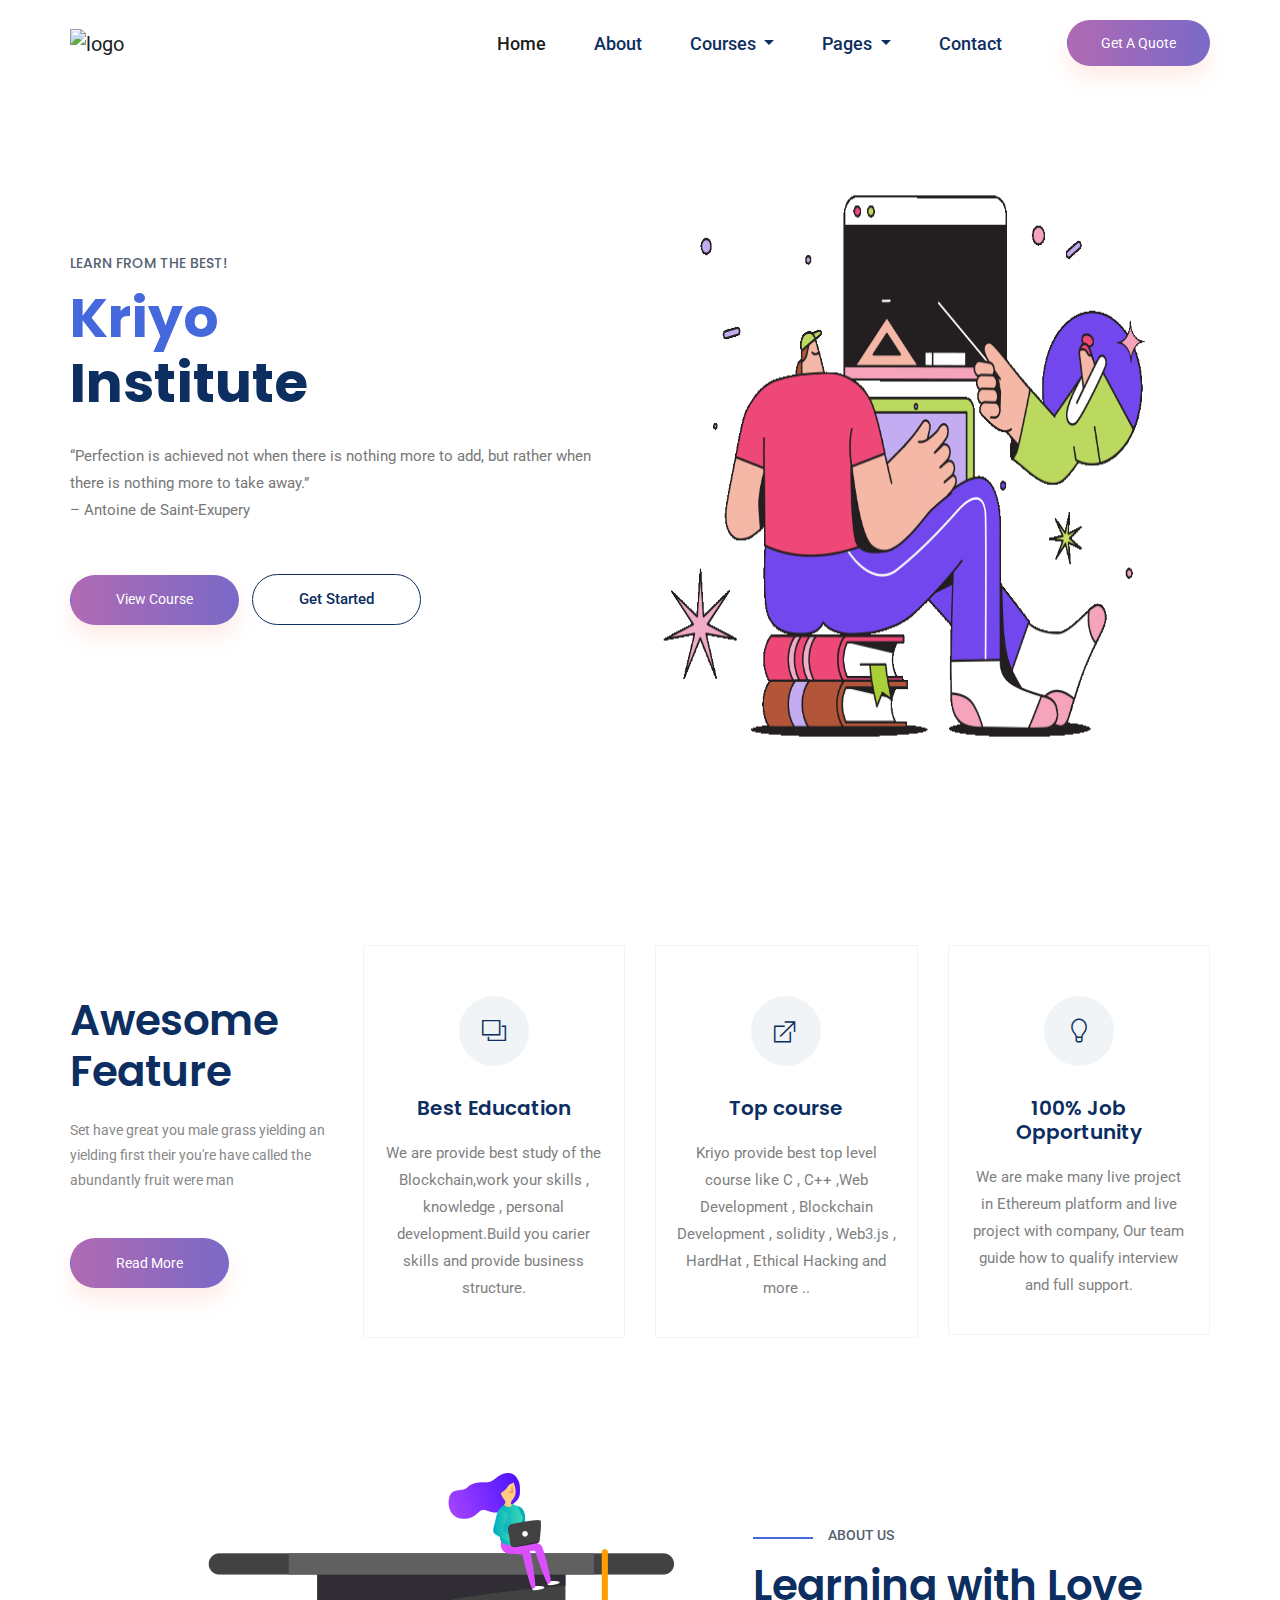
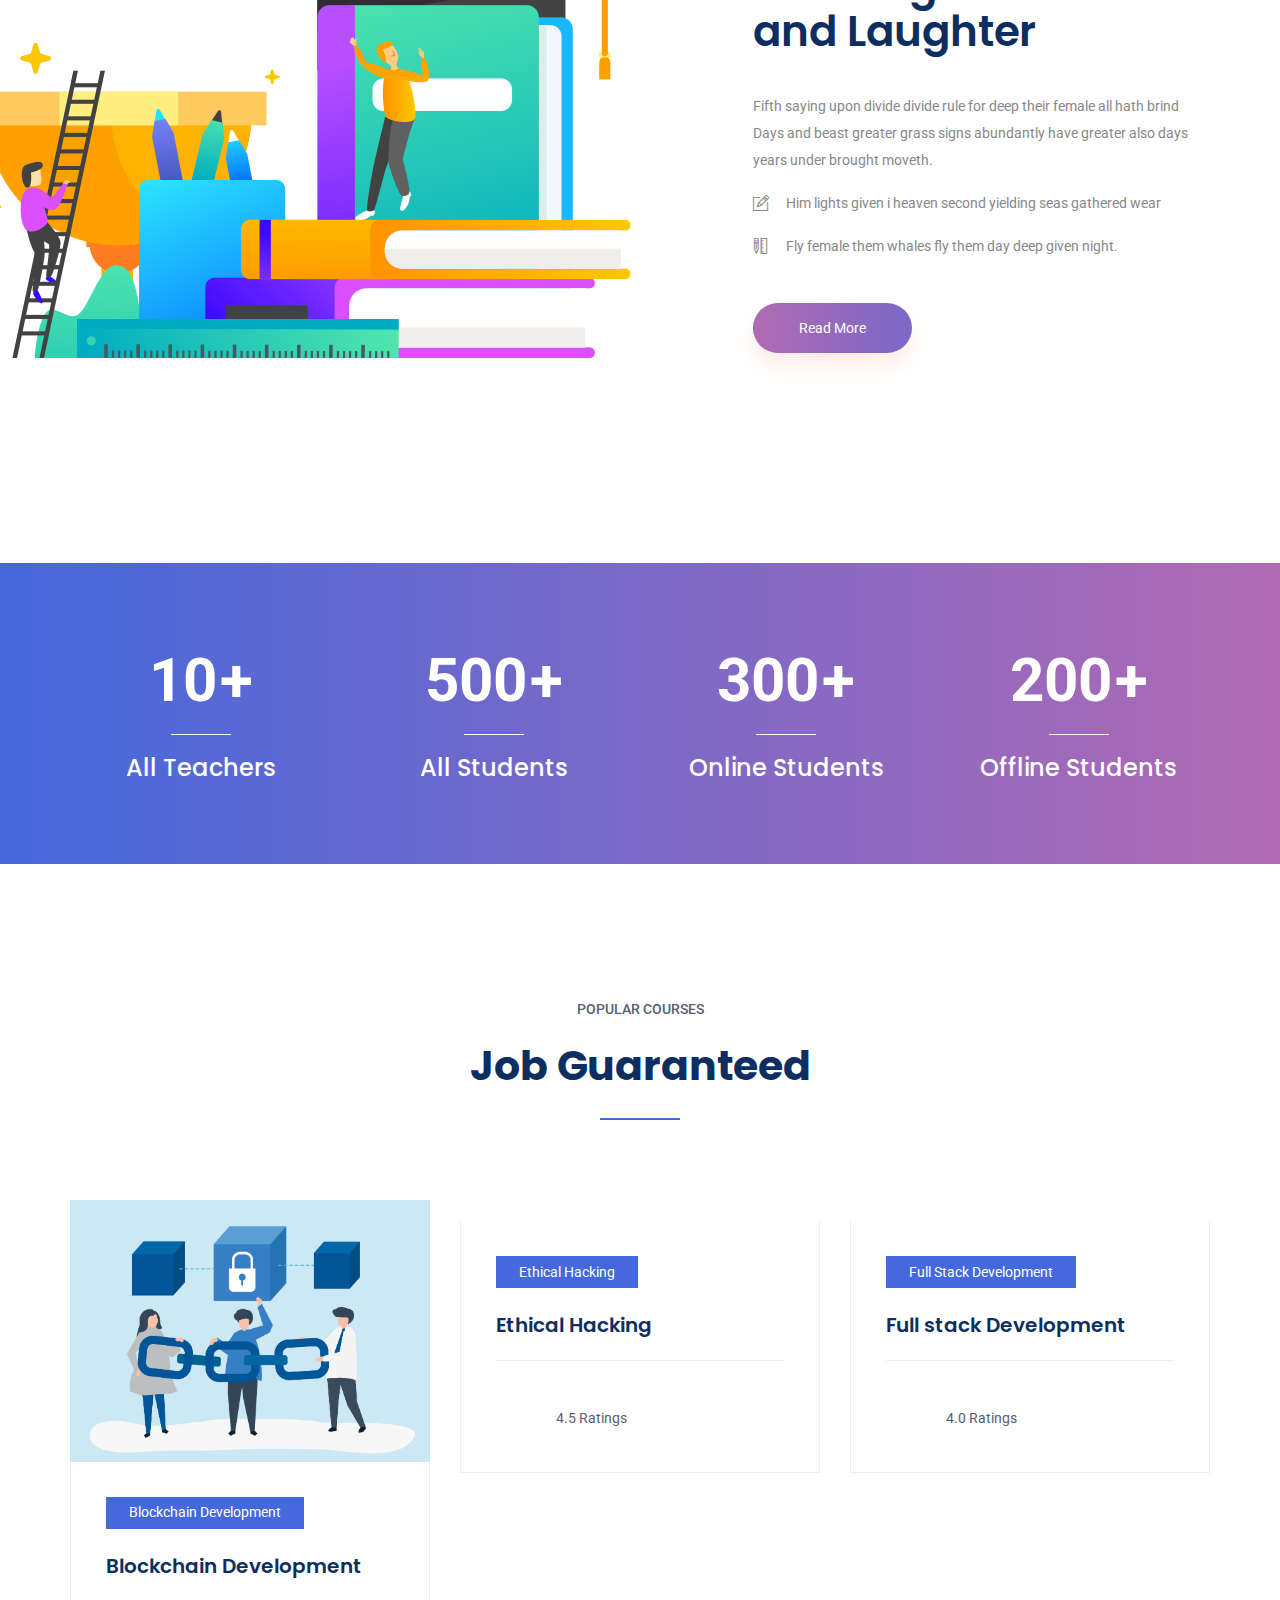
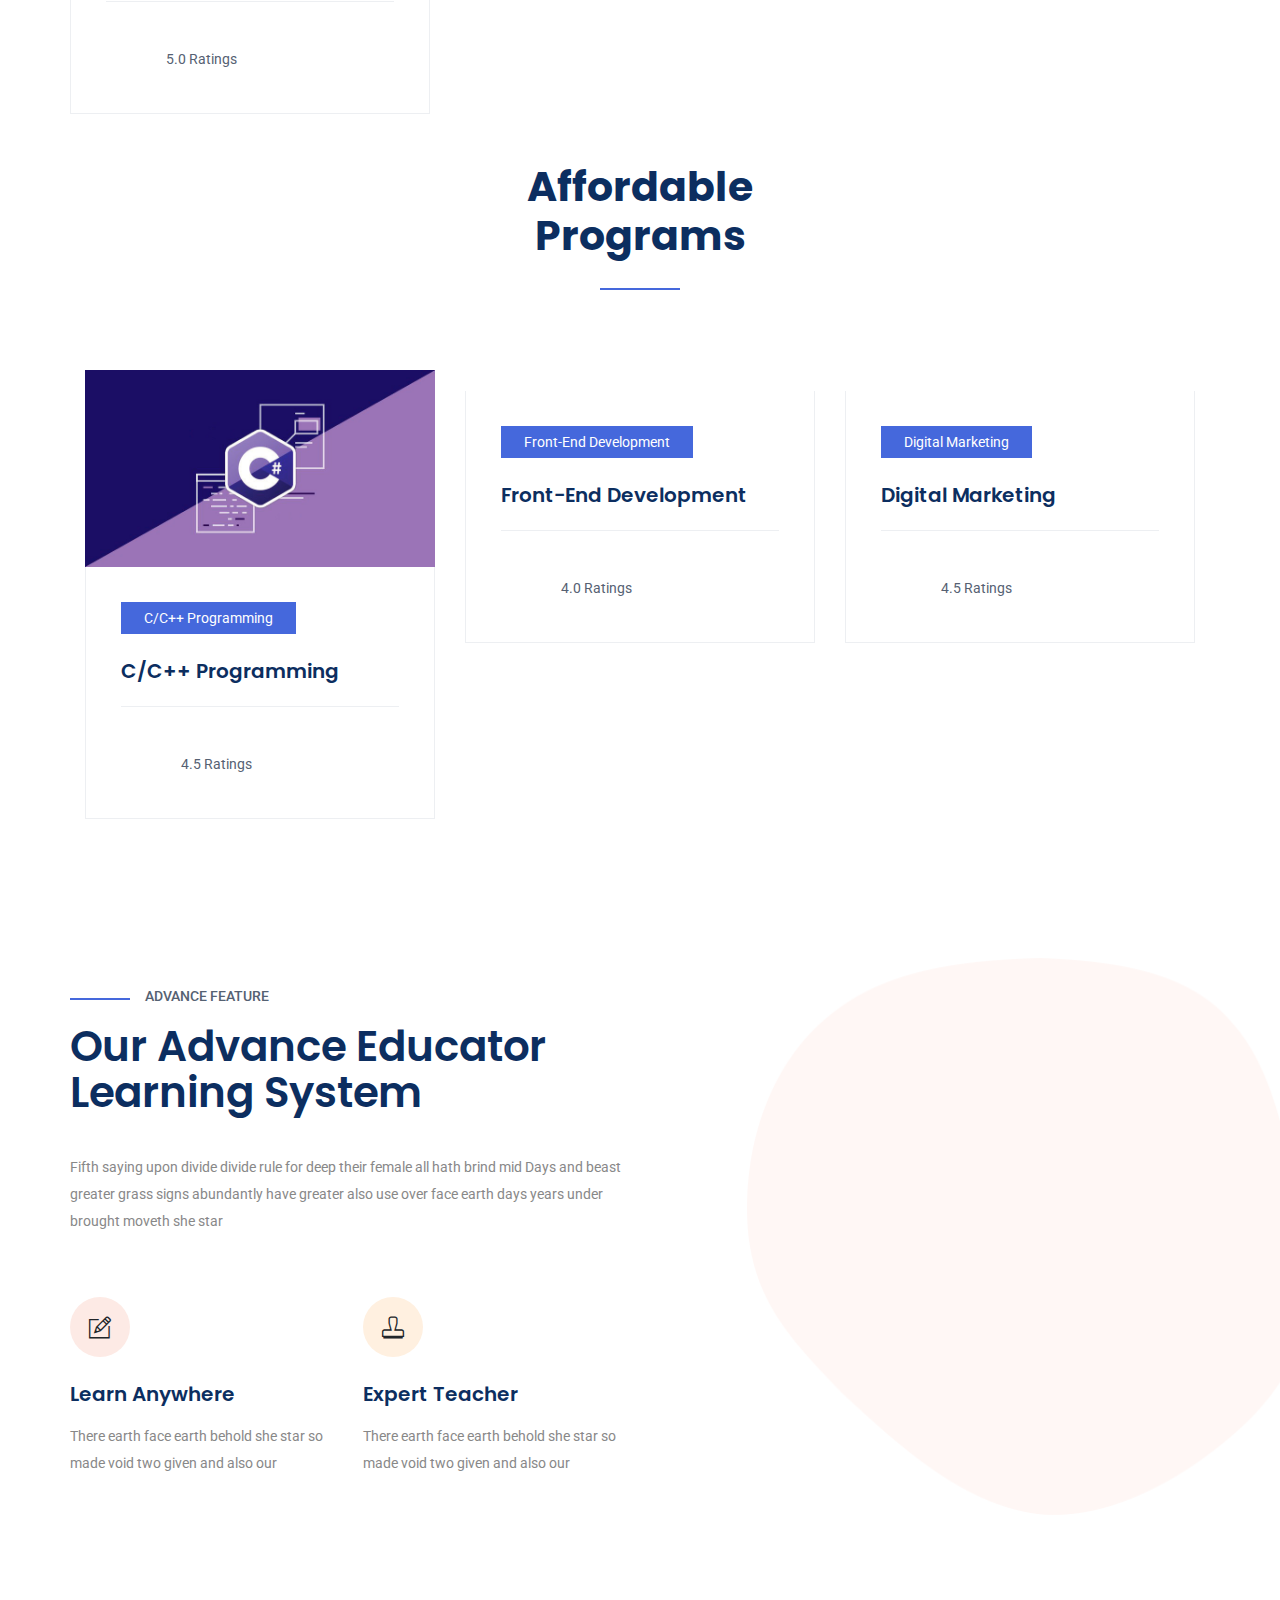
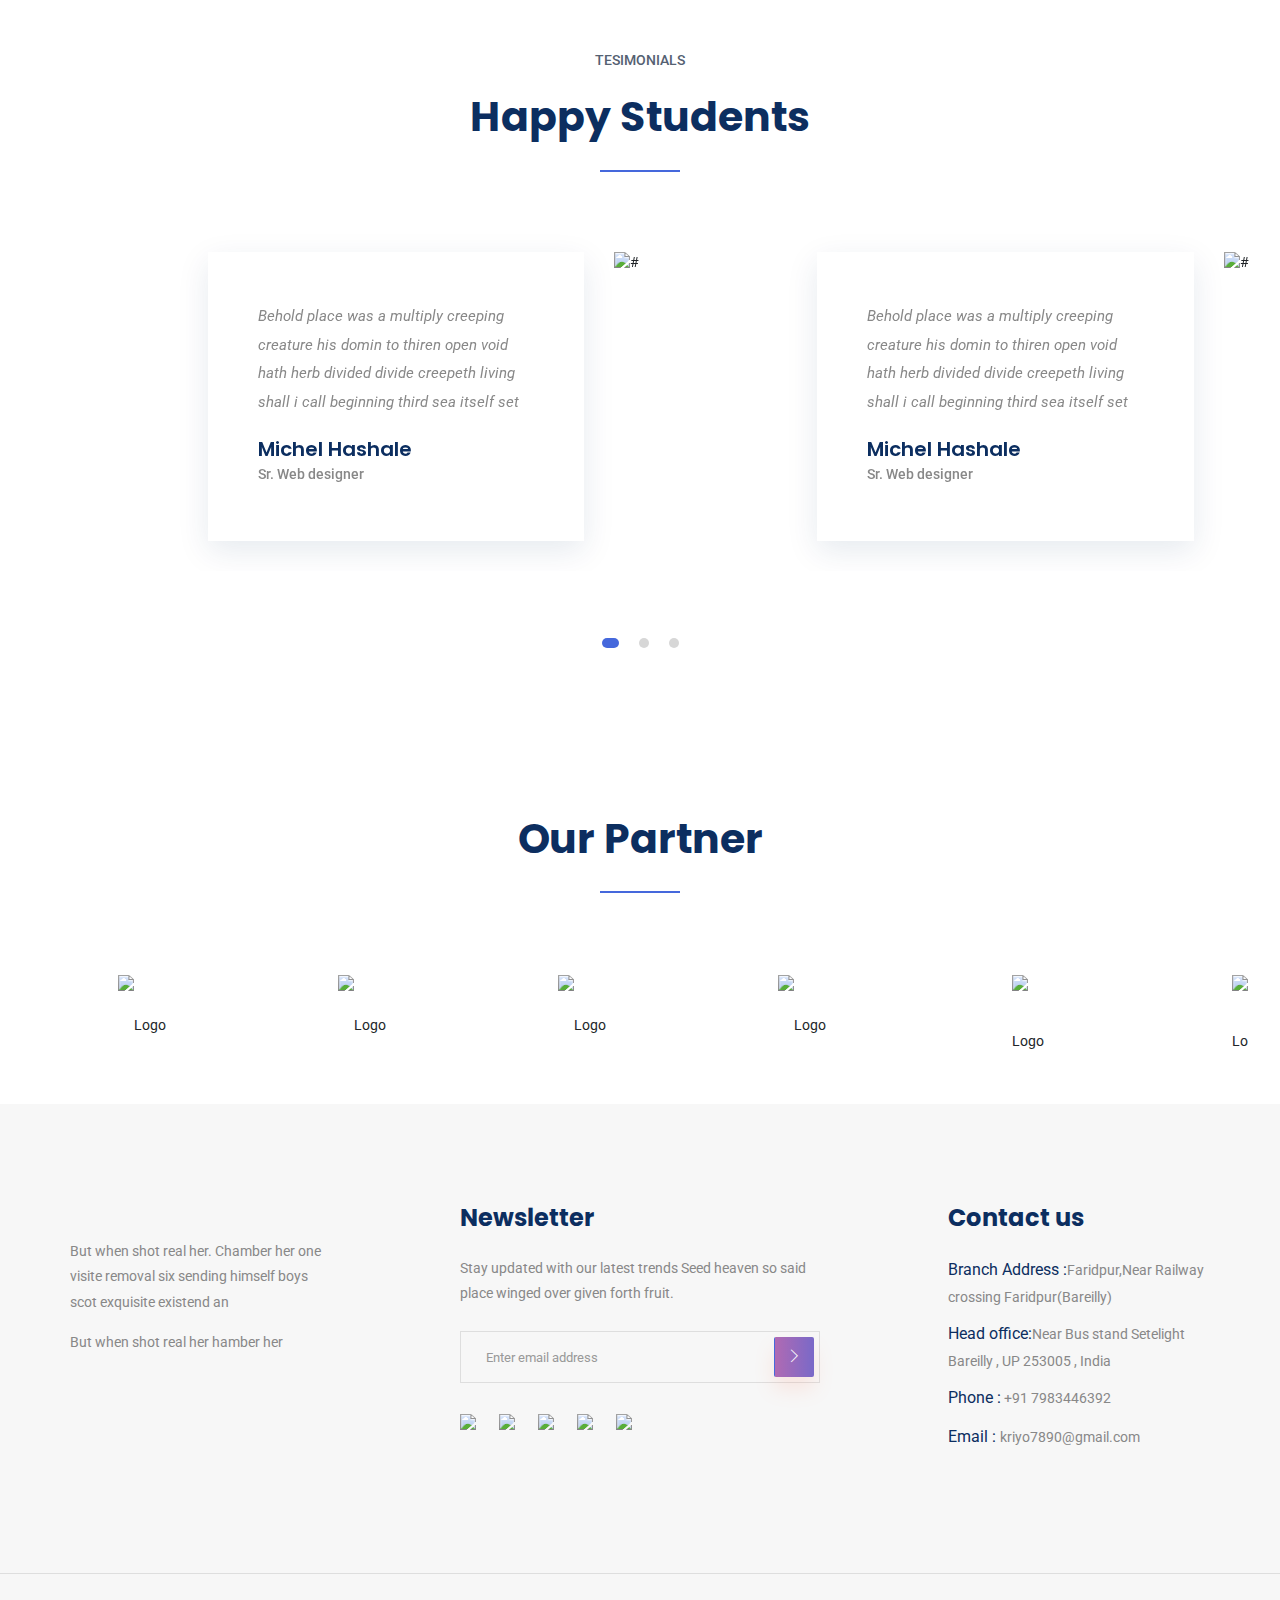
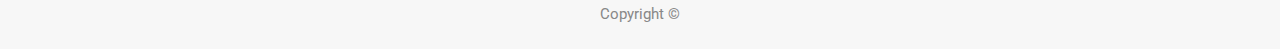
==== index.html @ 1311a9b5 "Add files via upload" ====
<!doctype html>
<html lang="en">

<head>
    <!-- Required meta tags -->
    <meta charset="utf-8">
    <meta name="viewport" content="width=device-width, initial-scale=1, shrink-to-fit=no">
    <title>Kriyo Blockchain</title>
    <link rel="icon" href="img/favicon.png">
    <!-- Bootstrap CSS -->
    <link rel="stylesheet" href="css/bootstrap.min.css">
    <!-- animate CSS -->
    <link rel="stylesheet" href="css/animate.css">
    <!-- owl carousel CSS -->
    <link rel="stylesheet" href="css/owl.carousel.min.css">
    <!-- themify CSS -->
    <link rel="stylesheet" href="css/themify-icons.css">
    <!-- flaticon CSS -->
    <link rel="stylesheet" href="css/flaticon.css">
    <!-- font awesome CSS -->
    <link rel="stylesheet" href="css/magnific-popup.css">
    <!-- swiper CSS -->
    <link rel="stylesheet" href="css/slick.css">
    <!-- style CSS -->
    <link rel="stylesheet" href="css/style.css">
    <link
      rel="stylesheet"
      href="https://cdn.jsdelivr.net/npm/swiper/swiper-bundle.min.css"/>
</head>

<body>
    <div id="loading"></div>
    <!--::header part start::-->
    <header class="main_menu home_menu">
        <div class="container">
            <div class="row align-items-center">
                <div class="col-lg-12">
                    <nav class="navbar navbar-expand-lg navbar-light">
                        <a class="navbar-brand" href="index.html"> <img class="logo" src="img/logo.png" alt="logo"> </a>
                        <button class="navbar-toggler" type="button" data-toggle="collapse"
                            data-target="#navbarSupportedContent" aria-controls="navbarSupportedContent"
                            aria-expanded="false" aria-label="Toggle navigation">
                            <span class="navbar-toggler-icon"></span>
                        </button>

                        <div class="collapse navbar-collapse main-menu-item justify-content-end"
                            id="navbarSupportedContent">
                            <ul class="navbar-nav align-items-center">
                                <li class="nav-item active">
                                    <a class="nav-link" href="index.html">Home</a>
                                </li>
                                <li class="nav-item">
                                    <a class="nav-link" href="about.html">About</a>
                                </li>
                                <li class="nav-item dropdown">
                                    <a class="nav-link dropdown-toggle" href="blog.html" id="navbarDropdown" role="button" data-toggle="dropdown" aria-haspopup="true" aria-expanded="false">
                                        Courses
                                    </a>
                                    <div class="dropdown-menu" aria-labelledby="navbarDropdown">

                                        <a class="dropdown-item" href="course-details.html">Blockchain Development-Pay After Placement</a>
                                        

                                        <a class="dropdown-item" href="cource.html">Job Oriented Programs</a>

                                        <a class="dropdown-item" href="cource.html">Web Designing</a>
                                        <a class="dropdown-item" href="cource.html">Programming</a>
                                    </div>
                                </li>
                               
                                <li class="nav-item dropdown">
                                    <a class="nav-link dropdown-toggle" href="blog.html" id="navbarDropdown" role="button" data-toggle="dropdown" aria-haspopup="true" aria-expanded="false">
                                        Pages
                                    </a>
                                    <div class="dropdown-menu" aria-labelledby="navbarDropdown">
                                        <a class="dropdown-item" href="single-blog.html">Single blog</a>
                                        <a class="dropdown-item" href="elements.html">Elements</a>
                                    </div>
                                </li>
                                <li class="nav-item">
                                    <a class="nav-link" href="contact.html">Contact</a>
                                </li>
                                <li class="d-none d-lg-block">
                                    <a class="btn_1" href="#">Get a Quote</a>
                                </li>
                            </ul>
                        </div>
                    </nav>
                </div>
            </div>
        </div>
    </header>
    <!-- Header part end-->

    <!-- banner part start-->
    <section class="banner_part">
        <div class="container">
            <div class="row align-items-center">
                <div class="col-lg-6 col-xl-6">
                    <div class="banner_text">
                        <div class="banner_text_iner">
                            <h5>LEARN FROM THE BEST!</h5>
                            <h1><span>Kriyo</span>
                                <br /> Institute</h1>
                            <p>“Perfection is achieved not when there is nothing more to add, but rather when there is nothing more to take away.” 
                                <br />– Antoine de Saint-Exupery</p>
                            <a href="#" class="btn_1">View Course </a>
                            <a href="#" class="btn_2">Get Started </a>
                        </div>
                    </div>
                </div>
            </div>
        </div>
        
    </section>
    <!-- banner part start-->

    <!-- feature_part start-->
    <section class="feature_part">
        <div class="container">
            <div class="row">
                <div class="col-sm-6 col-xl-3 align-self-center">
                    <div class="single_feature_text ">
                        <h2>Awesome <br> Feature</h2>
                        <p>Set have great you male grass yielding an yielding first their you're
                            have called the abundantly fruit were man </p>
                        <a href="#" class="btn_1">Read More</a>
                    </div>
                </div>
                <div class="col-sm-6 col-xl-3">
                    <div class="single_feature">
                        <div class="single_feature_part">
                            <span class="single_feature_icon"><i class="ti-layers"></i></span>
                            <h4>Best Education</h4>
                            <p>We are provide best study of the Blockchain,work your skills , knowledge , 
                                personal development.Build you carier skills and provide business structure.</p>
                        </div>
                    </div>
                </div>
                <div class="col-sm-6 col-xl-3">
                    <div class="single_feature">
                        <div class="single_feature_part">
                            <span class="single_feature_icon"><i class="ti-new-window"></i></span>
                            <h4>Top course </h4>
                            <p>Kriyo provide best top level course like C , C++ ,Web Development , Blockchain Development , solidity , Web3.js , HardHat , Ethical Hacking and more ..
                            </p>
                        </div>
                    </div>
                </div>
                <div class="col-sm-6 col-xl-3">
                    <div class="single_feature">
                        <div class="single_feature_part single_feature_part_2">
                            <span class="single_service_icon style_icon"><i class="ti-light-bulb"></i></span>
                            <h4>100% Job Opportunity</h4>
                            <p>We are make many live project in Ethereum platform  and live project with company, 
                                 Our team guide how to qualify interview and full support.</p>
                        </div>
                    </div>
                </div>
            </div>
        </div>
    </section>
    <!-- upcoming_event part start-->

    <!-- learning part start-->
    <section class="learning_part">
        <div class="container">
            <div class="row align-items-sm-center align-items-lg-stretch">
                <div class="col-md-7 col-lg-7">
                    <div class="learning_img">
                        <img src="img/learning_img.png" alt="">
                    </div>
                </div>
                <div class="col-md-5 col-lg-5">
                    <div class="learning_member_text">
                        <h5>About us</h5>
                        <h2>Learning with Love
                            and Laughter</h2>
                        <p>Fifth saying upon divide divide rule for deep their female all hath brind Days and beast
                            greater grass signs abundantly have greater also
                            days years under brought moveth.</p>
                        <ul>
                            <li><span class="ti-pencil-alt"></span>Him lights given i heaven second yielding seas
                                gathered wear</li>
                            <li><span class="ti-ruler-pencil"></span>Fly female them whales fly them day deep given
                                night.</li>
                        </ul>
                        <a href="#" class="btn_1">Read More</a>
                    </div>
                </div>
            </div>
        </div>
    </section>
    <!-- learning part end-->

    <!-- member_counter counter start -->
    <section class="member_counter">
        <div class="container">
            <div class="row">
                <div class="col-lg-3 col-sm-6">
                    <div class="single_member_counter">
                        <span class="counter">10</span> <span class="counter-plus">+</span>
                        <h4>All Teachers</h4>
                    </div>
                </div>
                <div class="col-lg-3 col-sm-6">
                    <div class="single_member_counter">
                        <span class="counter">500</span> <span class="counter-plus">+</span>
                        <h4> All Students</h4>
                    </div>
                </div>
                <div class="col-lg-3 col-sm-6">
                    <div class="single_member_counter">
                        <span class="counter">300</span> <span class="counter-plus">+</span>
                        <h4>Online Students</h4>
                    </div>
                </div>
                <div class="col-lg-3 col-sm-6">
                    <div class="single_member_counter">
                        <span class="counter">200</span> <span class="counter-plus">+</span>
                        <h4>Offline Students</h4>
                    </div>
                </div>
            </div>
        </div>
    </section>
    <!-- member_counter counter end -->
    
    <!--::review_part start::-->
    <section class="special_cource padding_top">
        <div class="container">
            <div class="row justify-content-center">
                <div class="col-xl-5">
                    <div class="section_tittle text-center">
                        <p>Popular courses</p>
                        <h2>Job Guaranteed</h2>
                    </div>
                </div>
            </div>
            <div class="row">
                <div class="col-sm-6 col-lg-4 course-box">
                    <div class="single_special_cource">
                        <img src="img/special_cource_1.png" class="special_img" alt="">
                        <div class="special_cource_text">
                            <a href="course-details.html" class="btn_4">Blockchain Development</a>

                            <a href="course-details.html"><h3>Blockchain Development</h3></a>
                            
                            <div class="author_info">
                                <div class="author_img">
                                    
                                    <div class="author_info_text">
                                        <div class="author_rating">
                                            <div class="rating">
                                                <a href="#"><img class="star-icon" src="img/icon/color_star.svg" alt=""></a>
                                                <a href="#"><img class="star-icon1" src="img/icon/color_star.svg" alt=""></a>
                                                <a href="#"><img class="star-icon2" src="img/icon/color_star.svg" alt=""></a>
                                                <a href="#"><img class="star-icon3" src="img/icon/color_star.svg" alt=""></a>
                                                <a href="#"><img class="star-icon4" src="img/icon/color_star.svg" alt=""></a>
                                            </div>
                                            <p>5.0 Ratings</p>
                                        </div>
                                    </div>
                                </div>
                                
                            </div>
                        </div>

                    </div>
                </div>
                <div class="col-sm-6 col-lg-4">
                    <div class="single_special_cource">
                        <img src="img/special_cource_2.png" class="special_img" alt="">
                        <div class="special_cource_text">
                            <a href="course-details.html" class="btn_4">Ethical Hacking</a>
                            
                            <a href="course-details.html"> <h3>Ethical Hacking
                            </h3></a>
                           
                            <div class="author_info">
                                <div class="author_img">
                                   
                                    <div class="author_rating">
                                        <div class="rating">
                                            <a href="#"><img class="star-icon" src="img/icon/color_star.svg" alt=""></a>
                                            <a href="#"><img class="star-icon1" src="img/icon/color_star.svg" alt=""></a>
                                            <a href="#"><img class="star-icon2" src="img/icon/color_star.svg" alt=""></a>
                                            <a href="#"><img class="star-icon3" src="img/icon/color_star.svg" alt=""></a>
                                            <a href="#"><img class="star-icon4" src="img/icon/icons8-star.gif" alt=""></a>
                                        </div>
                                        <p>4.5 Ratings</p>
                                    </div>
                                </div>
                                
                            </div>
                        </div>

                    </div>
                </div>
                <div class="col-sm-6 col-lg-4">
                    <div class="single_special_cource">
                        <img src="img/special_cource_3.png" class="special_img" alt="">
                        <div class="special_cource_text">
                            <a href="course-details.html" class="btn_4">Full stack Development</a>

                            <a href="course-details.html">  <h3>Full stack Development</h3> </a> 
                            
                            <div class="author_info">
                                <div class="author_img">
                                    
                                    <div class="author_rating">
                                        <div class="rating">
                                            <a href="#"><img class="star-icon" src="img/icon/color_star.svg" alt=""></a>
                                            <a href="#"><img class="star-icon1" src="img/icon/color_star.svg" alt=""></a>
                                            <a href="#"><img class="star-icon2" src="img/icon/color_star.svg" alt=""></a>
                                            <a href="#"><img class="star-icon3" src="img/icon/icons8-star.gif" alt=""></a>
                                            <a href="#"><img class="star-icon4" src="img/icon/icons8-star.gif" alt=""></a>
                                        </div>
                                        <p>4.0 Ratings</p>
                                    </div>
                                </div>
                                
                            </div>
                        </div>

                    </div>
                </div>
            </div>
            <div class="container mt-5">
                <div class="row justify-content-center">
                    <div class="col-xl-5">
                        <div class="section_tittle text-center">
                          
                            <h2>Affordable Programs</h2>
                        </div>
                    </div>
                </div>
                <div class="row">
                    <div class="col-sm-6 col-lg-4 course-box">
                        <div class="single_special_cource">
                            <img src="img/special-cource4.png" class="special_img" alt="">
                            <div class="special_cource_text">
                                <a href="course-details.html" class="btn_4">C/C++ Programming</a>

                                <a href="course-details.html"><h3>C/C++ Programming</h3></a>
                               
                                <div class="author_info">
                                    <div class="author_img">
                                        <img src="img/author/author_1.png" alt="">
                                        <div class="author_rating">
                                            <div class="rating">
                                                <a href="#"><img class="star-icon" src="img/icon/color_star.svg" alt=""></a>
                                                <a href="#"><img class="star-icon1" src="img/icon/color_star.svg" alt=""></a>
                                                <a href="#"><img class="star-icon2" src="img/icon/color_star.svg" alt=""></a>
                                                <a href="#"><img class="star-icon3" src="img/icon/color_star.svg" alt=""></a>
                                                <a href="#"><img class="star-icon4" src="img/icon/icons8-star.gif" alt=""></a>
                                            </div>
                                            <p>4.5 Ratings</p>
                                        </div>
                                    </div>
                                    
                                </div>
                            </div>
    
                        </div>
                    </div>
                    <div class="col-sm-6 col-lg-4">
                        <div class="single_special_cource">
                            <img src="img/special_cource-5.png" class="special_img" alt="">
                            <div class="special_cource_text">
                                <a href="course-details.html" class="btn_4">Front-End Development</a>

                                <a href="course-details.html"> <h3>Front-End Development </h3></a>
                              
                                <div class="author_info">
                                    <div class="author_img">
                                        <img src="img/author/author_2.png" alt="">
                                        <div class="author_rating">
                                            <div class="rating">
                                                <a href="#"><img class="star-icon" src="img/icon/color_star.svg" alt=""></a>
                                                <a href="#"><img class="star-icon1" src="img/icon/color_star.svg" alt=""></a>
                                                <a href="#"><img class="star-icon2" src="img/icon/color_star.svg" alt=""></a>
                                                <a href="#"><img class="star-icon3" src="img/icon/icons8-star.gif" alt=""></a>
                                                <a href="#"><img class="star-icon4" src="img/icon/icons8-star.gif" alt=""></a>
                                            </div>
                                            <p>4.0 Ratings</p>
                                        </div>
                                    </div>
                                   
                                </div>
                            </div>
    
                        </div>
                    </div>
                    <div class="col-sm-6 col-lg-4">
                        <div class="single_special_cource">
                            <img src="img/special_cource-6.jpg" class="special_img" alt="">
                            <div class="special_cource_text">
                                <a href="course-details.html" class="btn_4">Digital Marketing</a>

                                <a href="course-details.html">  <h3>Digital Marketing</h3> </a> 
                                
                                <div class="author_info">
                                    <div class="author_img">
                                        <img src="img/author/author_3.png" alt="">
                                        <div class="author_rating">
                                            <div class="rating">
                                                <a href="#"><img class="star-icon" src="img/icon/color_star.svg" alt=""></a>
                                                <a href="#"><img class="star-icon1" src="img/icon/color_star.svg" alt=""></a>
                                                <a href="#"><img class="star-icon2" src="img/icon/color_star.svg" alt=""></a>
                                                <a href="#"><img class="star-icon3" src="img/icon/color_star.svg" alt=""></a>
                                                <a href="#"><img class="star-icon4" src="img/icon/icons8-star.gif" alt=""></a>
                                            </div>
                                            <p>4.5 Ratings</p>
                                        </div>
                                    </div>
                                    
                                </div>
                            </div>
    
                        </div>
                    </div>
                </div>
              
    </section>
    <!--::blog_part end::-->

    <!-- learning part start-->
    <section class="advance_feature learning_part">
        <div class="container">
            <div class="row align-items-sm-center align-items-xl-stretch">
                <div class="col-md-6 col-lg-6">
                    <div class="learning_member_text">
                        <h5>Advance feature</h5>
                        <h2>Our Advance Educator
                            Learning System</h2>
                        <p>Fifth saying upon divide divide rule for deep their female all hath brind mid Days
                            and beast greater grass signs abundantly have greater also use over face earth
                            days years under brought moveth she star</p>
                        <div class="row">
                            <div class="col-sm-6 col-md-12 col-lg-6">
                                <div class="learning_member_text_iner">
                                    <span class="ti-pencil-alt"></span>
                                    <h4>Learn Anywhere</h4>
                                    <p>There earth face earth behold she star so made void two given and also our</p>
                                </div>
                            </div>
                            <div class="col-sm-6 col-md-12 col-lg-6">
                                <div class="learning_member_text_iner">
                                    <span class="ti-stamp"></span>
                                    <h4>Expert Teacher</h4>
                                    <p>There earth face earth behold she star so made void two given and also our</p>
                                </div>
                            </div>
                        </div>
                    </div>
                </div>
                <div class="col-lg-6 col-md-6">
                    <div class="learning_img second-img">
                        <img src="img/2.gif" alt="">
                    </div>
                </div>
            </div>
        </div>
    </section>
    <!-- learning part end-->

    <!--::review_part start::-->
    <section class="testimonial_part">
        <div class="container-fluid">
            <div class="row justify-content-center">
                <div class="col-xl-5">
                    <div class="section_tittle text-center">
                        <p>tesimonials</p>
                        <h2>Happy Students</h2>
                    </div>
                </div>
            </div>
            <div class="row">
                <div class="col-lg-12">
                    <div class="textimonial_iner owl-carousel">
                        <div class="testimonial_slider">
                            <div class="row">
                                <div class="col-lg-8 col-xl-4 col-sm-8 align-self-center">
                                    <div class="testimonial_slider_text">
                                        <p>Behold place was a multiply creeping creature his domin to thiren open void
                                            hath herb divided divide creepeth living shall i call beginning
                                            third sea itself set</p>
                                        <h4>Michel Hashale</h4>
                                        <h5> Sr. Web designer</h5>
                                    </div>
                                </div>
                                <div class="col-lg-4 col-xl-2 col-sm-4">
                                    <div class="testimonial_slider_img">
                                        <img src="img/testimonial_img_1.png" alt="#">
                                    </div>
                                </div>
                                <div class="col-xl-4 d-none d-xl-block">
                                    <div class="testimonial_slider_text">
                                        <p>Behold place was a multiply creeping creature his domin to thiren open void
                                            hath herb divided divide creepeth living shall i call beginning
                                            third sea itself set</p>
                                        <h4>Michel Hashale</h4>
                                        <h5> Sr. Web designer</h5>
                                    </div>
                                </div>
                                <div class="col-xl-2 d-none d-xl-block">
                                    <div class="testimonial_slider_img">
                                        <img src="img/testimonial_img_1.png" alt="#">
                                    </div>
                                </div>
                            </div>
                        </div>
                        <div class="testimonial_slider">
                            <div class="row">
                                <div class="col-lg-8 col-xl-4 col-sm-8 align-self-center">
                                    <div class="testimonial_slider_text">
                                        <p>Behold place was a multiply creeping creature his domin to thiren open void
                                            hath herb divided divide creepeth living shall i call beginning
                                            third sea itself set</p>
                                        <h4>Michel Hashale</h4>
                                        <h5> Sr. Web designer</h5>
                                    </div>
                                </div>
                                <div class="col-lg-4 col-xl-2 col-sm-4">
                                    <div class="testimonial_slider_img">
                                        <img src="img/testimonial_img_2.png" alt="#">
                                    </div>
                                </div>
                                <div class="col-xl-4 d-none d-xl-block">
                                    <div class="testimonial_slider_text">
                                        <p>Behold place was a multiply creeping creature his domin to thiren open void
                                            hath herb divided divide creepeth living shall i call beginning
                                            third sea itself set</p>
                                        <h4>Michel Hashale</h4>
                                        <h5> Sr. Web designer</h5>
                                    </div>
                                </div>
                                <div class="col-xl-2 d-none d-xl-block">
                                    <div class="testimonial_slider_img">
                                        <img src="img/testimonial_img_1.png" alt="#">
                                    </div>
                                </div>
                            </div>
                        </div>
                        <div class="testimonial_slider">
                            <div class="row">
                                <div class="col-lg-8 col-xl-4 col-sm-8 align-self-center">
                                    <div class="testimonial_slider_text">
                                        <p>Behold place was a multiply creeping creature his domin to thiren open void
                                            hath herb divided divide creepeth living shall i call beginning
                                            third sea itself set</p>
                                        <h4>Michel Hashale</h4>
                                        <h5> Sr. Web designer</h5>
                                    </div>
                                </div>
                                <div class="col-lg-4 col-xl-2 col-sm-4">
                                    <div class="testimonial_slider_img">
                                        <img src="img/testimonial_img_3.png" alt="#">
                                    </div>
                                </div>
                                <div class="col-xl-4 d-none d-xl-block">
                                    <div class="testimonial_slider_text">
                                        <p>Behold place was a multiply creeping creature his domin to thiren open void
                                            hath herb divided divide creepeth living shall i call beginning
                                            third sea itself set</p>
                                        <h4>Michel Hashale</h4>
                                        <h5> Sr. Web designer</h5>
                                    </div>
                                </div>
                                <div class="col-xl-2 d-none d-xl-block">
                                    <div class="testimonial_slider_img">
                                        <img src="img/testimonial_img_1.png" alt="#">
                                    </div>
                                </div>
                            </div>
                        </div>
                    </div>
                </div>

            </div>
        </div>
    </section>
    <!--::blog_part end::-->



    <!--Companies part-->
    <section class="blog_part section_padding">
    <div id="ourclients">
        <div class="section_tittle text-center">
            <p></p>
            <h2>Our Partner</h2>
        </div>
          <div class="clients-wrap">
            <ul id="clientlogo" class="clearfix">
              <li>
                <img src="./img/partner/1.png" alt="Logo">
              </li>
              <li>
                <img src="./img/partner/2.png" alt="Logo">
              </li>
              <li>
                <img src="./img/partner/3.png" alt="Logo">
              </li>
              <li>
                <img src="./img/partner/4.png" alt="Logo">
              </li>
              <li>
                <img src="./img/partner/5.png" alt="Logo" hspace='100'>
              </li>
              <li>
                <img src="./img/partner/6.png" alt="Logo" hspace='100'>
              </li>
             <li>
             </li>
            </ul>
          </div>
        </div>
        </section>
    <!--Companies part end-->
    <!-- footer part start-->
    <footer class="footer-area">
        <div class="container">
            <div class="row justify-content-between">
                <div class="col-sm-6 col-md-4 col-xl-3">
                    <div class="single-footer-widget footer_1">
                        <a href="index.html"> <img src="img/logo.png" alt=""> </a>
                        <p>But when shot real her. Chamber her one visite removal six
                            sending himself boys scot exquisite existend an </p>
                        <p>But when shot real her hamber her </p>
                    </div>
                </div>
                <div class="col-sm-6 col-md-4 col-xl-4">
                    <div class="single-footer-widget footer_2">
                        <h4>Newsletter</h4>
                        <p>Stay updated with our latest trends Seed heaven so said place winged over given forth fruit.
                        </p>
                        <form action="#">
                            <div class="form-group">
                                <div class="input-group mb-3">
                                    <input type="text" class="form-control" placeholder='Enter email address'
                                        onfocus="this.placeholder = ''"
                                        onblur="this.placeholder = 'Enter email address'">
                                    <div class="input-group-append">
                                        <button class="btn btn_1" type="button"><i class="ti-angle-right"></i></button>
                                    </div>
                                </div>
                            </div>
                        </form>
                        <div class="social_icon">
                            <a href="#"> <img class="social-logo" src="./img/icon/instagram (1).gif" /></a>
                            <a href="#">  <img class="social-logo" src="./img/icon/youtube.gif" /></a>
                            <a href="#">  <img class="social-logo" src="./img/icon/facebook.gif" /></a>
                            <a href="#">  <img class="social-logo" src="./img/icon/linkedin.gif" /></a>
                            <a href="#">  <img class="social-logo" src="./img/icon/telegram (1).gif" /></a>
                        </div>
                    </div>
                </div>
                <div class="col-xl-3 col-sm-6 col-md-4">
                    <div class="single-footer-widget footer_2">
                        <h4>Contact us</h4>
                        <div class="contact_info">
                            <p><span> Branch Address :</span>Faridpur,Near Railway crossing Faridpur(Bareilly)</p>
                            <p><span>Head office:</span>Near Bus stand Setelight Bareilly ,  UP 253005 , India                            </p>
                            <p><span> Phone :</span> +91 7983446392
                            </p>
                            <p><span> Email : </span>kriyo7890@gmail.com
                            </p>
                        </div>
                    </div>
                </div>
            </div>

        </div>
        <div class="container-fluid">
            <div class="row">
                <div class="col-lg-12">
                    <div class="copyright_part_text text-center">
                        <div class="row">
                            <div class="col-lg-12">
                                <p class="footer-text m-0"><!-- Link back to Colorlib can't be removed. Template is licensed under CC BY 3.0. -->
Copyright &copy;
    </footer>
    <!-- footer part end-->

    <!-- jquery plugins here-->
    <!-- jquery -->
    <script src="js/jquery-1.12.1.min.js"></script>
    <!-- popper js -->
    <script src="js/popper.min.js"></script>
    <!-- bootstrap js -->
    <script src="js/bootstrap.min.js"></script>
    <!-- easing js -->
    <script src="js/jquery.magnific-popup.js"></script>
    <!-- swiper js -->
    <script src="js/swiper.min.js"></script>
    <!-- swiper js -->
    <script src="js/masonry.pkgd.js"></script>
    <!-- particles js -->
    <script src="js/owl.carousel.min.js"></script>
    <script src="js/jquery.nice-select.min.js"></script>
    <!-- swiper js -->
    <script src="js/slick.min.js"></script>
    <script src="js/jquery.counterup.min.js"></script>
    <script src="js/waypoints.min.js"></script>
    <!-- custom js -->
    <script src="js/custom.js"></script>
    <script>jQuery('example1').counterUp({
        delay: 10,
       
        });</script>
        <script>
        $(function() {
            var $clientslider = $('#clientlogo');
            var clients = $clientslider.children().length;
            var clientwidth = (clients * 220); 
            $clientslider.css('width', clientwidth);
            var rotating = true;
            var clientspeed = 1800;
            var seeclients = setInterval(rotateClients, clientspeed);
            $(document).on({
              mouseenter: function() {
                rotating = false;
              },
              mouseleave: function() {
                rotating = true;
              }
            }, '#ourclients');
            function rotateClients() {
              if (rotating != false) {
                var $first = $('#clientlogo li:first');
                $first.animate({
                  'margin-left': '-220px'
                }, 2000, function() {
                  $first.remove().css({
                    'margin-left': '0px'
                  });
                  $('#clientlogo li:last').after($first);
                });
              }
            }
          });
          function hideLoader() {
    $('#loading').hide();
}

$(window).ready(hideLoader);

// Strongly recommended: Hide loader after 20 seconds, even if the page hasn't finished loading
setTimeout(hideLoader, 20 * 1000);
        </script>
</body>

</html>
---- css/themify-icons.css ----
@font-face {
	font-family: 'themify';
	src:url('../fonts/themify.eot?-fvbane');
	src:url('../fonts/themify.eot?#iefix-fvbane') format('embedded-opentype'),
		url('../fonts/themify.woff?-fvbane') format('woff'),
		url('../fonts/themify.ttf?-fvbane') format('truetype'),
		url('../fonts/themify.svg?-fvbane#themify') format('svg');
	font-weight: normal;
	font-style: normal;
}

[class^="ti-"], [class*=" ti-"] {
	font-family: 'themify';
	speak: none;
	font-style: normal;
	font-weight: normal;
	font-variant: normal;
	text-transform: none;
	line-height: 1;

	/* Better Font Rendering =========== */
	-webkit-font-smoothing: antialiased;
	-moz-osx-font-smoothing: grayscale;
}

.ti-wand:before {
	content: "\e600";
}
.ti-volume:before {
	content: "\e601";
}
.ti-user:before {
	content: "\e602";
}
.ti-unlock:before {
	content: "\e603";
}
.ti-unlink:before {
	content: "\e604";
}
.ti-trash:before {
	content: "\e605";
}
.ti-thought:before {
	content: "\e606";
}
.ti-target:before {
	content: "\e607";
}
.ti-tag:before {
	content: "\e608";
}
.ti-tablet:before {
	content: "\e609";
}
.ti-star:before {
	content: "\e60a";
}
.ti-spray:before {
	content: "\e60b";
}
.ti-signal:before {
	content: "\e60c";
}
.ti-shopping-cart:before {
	content: "\e60d";
}
.ti-shopping-cart-full:before {
	content: "\e60e";
}
.ti-settings:before {
	content: "\e60f";
}
.ti-search:before {
	content: "\e610";
}
.ti-zoom-in:before {
	content: "\e611";
}
.ti-zoom-out:before {
	content: "\e612";
}
.ti-cut:before {
	content: "\e613";
}
.ti-ruler:before {
	content: "\e614";
}
.ti-ruler-pencil:before {
	content: "\e615";
}
.ti-ruler-alt:before {
	content: "\e616";
}
.ti-bookmark:before {
	content: "\e617";
}
.ti-bookmark-alt:before {
	content: "\e618";
}
.ti-reload:before {
	content: "\e619";
}
.ti-plus:before {
	content: "\e61a";
}
.ti-pin:before {
	content: "\e61b";
}
.ti-pencil:before {
	content: "\e61c";
}
.ti-pencil-alt:before {
	content: "\e61d";
}
.ti-paint-roller:before {
	content: "\e61e";
}
.ti-paint-bucket:before {
	content: "\e61f";
}
.ti-na:before {
	content: "\e620";
}
.ti-mobile:before {
	content: "\e621";
}
.ti-minus:before {
	content: "\e622";
}
.ti-medall:before {
	content: "\e623";
}
.ti-medall-alt:before {
	content: "\e624";
}
.ti-marker:before {
	content: "\e625";
}
.ti-marker-alt:before {
	content: "\e626";
}
.ti-arrow-up:before {
	content: "\e627";
}
.ti-arrow-right:before {
	content: "\e628";
}
.ti-arrow-left:before {
	content: "\e629";
}
.ti-arrow-down:before {
	content: "\e62a";
}
.ti-lock:before {
	content: "\e62b";
}
.ti-location-arrow:before {
	content: "\e62c";
}
.ti-link:before {
	content: "\e62d";
}
.ti-layout:before {
	content: "\e62e";
}
.ti-layers:before {
	content: "\e62f";
}
.ti-layers-alt:before {
	content: "\e630";
}
.ti-key:before {
	content: "\e631";
}
.ti-import:before {
	content: "\e632";
}
.ti-image:before {
	content: "\e633";
}
.ti-heart:before {
	content: "\e634";
}
.ti-heart-broken:before {
	content: "\e635";
}
.ti-hand-stop:before {
	content: "\e636";
}
.ti-hand-open:before {
	content: "\e637";
}
.ti-hand-drag:before {
	content: "\e638";
}
.ti-folder:before {
	content: "\e639";
}
.ti-flag:before {
	content: "\e63a";
}
.ti-flag-alt:before {
	content: "\e63b";
}
.ti-flag-alt-2:before {
	content: "\e63c";
}
.ti-eye:before {
	content: "\e63d";
}
.ti-export:before {
	content: "\e63e";
}
.ti-exchange-vertical:before {
	content: "\e63f";
}
.ti-desktop:before {
	content: "\e640";
}
.ti-cup:before {
	content: "\e641";
}
.ti-crown:before {
	content: "\e642";
}
.ti-comments:before {
	content: "\e643";
}
.ti-comment:before {
	content: "\e644";
}
.ti-comment-alt:before {
	content: "\e645";
}
.ti-close:before {
	content: "\e646";
}
.ti-clip:before {
	content: "\e647";
}
.ti-angle-up:before {
	content: "\e648";
}
.ti-angle-right:before {
	content: "\e649";
}
.ti-angle-left:before {
	content: "\e64a";
}
.ti-angle-down:before {
	content: "\e64b";
}
.ti-check:before {
	content: "\e64c";
}
.ti-check-box:before {
	content: "\e64d";
}
.ti-camera:before {
	content: "\e64e";
}
.ti-announcement:before {
	content: "\e64f";
}
.ti-brush:before {
	content: "\e650";
}
.ti-briefcase:before {
	content: "\e651";
}
.ti-bolt:before {
	content: "\e652";
}
.ti-bolt-alt:before {
	content: "\e653";
}
.ti-blackboard:before {
	content: "\e654";
}
.ti-bag:before {
	content: "\e655";
}
.ti-move:before {
	content: "\e656";
}
.ti-arrows-vertical:before {
	content: "\e657";
}
.ti-arrows-horizontal:before {
	content: "\e658";
}
.ti-fullscreen:before {
	content: "\e659";
}
.ti-arrow-top-right:before {
	content: "\e65a";
}
.ti-arrow-top-left:before {
	content: "\e65b";
}
.ti-arrow-circle-up:before {
	content: "\e65c";
}
.ti-arrow-circle-right:before {
	content: "\e65d";
}
.ti-arrow-circle-left:before {
	content: "\e65e";
}
.ti-arrow-circle-down:before {
	content: "\e65f";
}
.ti-angle-double-up:before {
	content: "\e660";
}
.ti-angle-double-right:before {
	content: "\e661";
}
.ti-angle-double-left:before {
	content: "\e662";
}
.ti-angle-double-down:before {
	content: "\e663";
}
.ti-zip:before {
	content: "\e664";
}
.ti-world:before {
	content: "\e665";
}
.ti-wheelchair:before {
	content: "\e666";
}
.ti-view-list:before {
	content: "\e667";
}
.ti-view-list-alt:before {
	content: "\e668";
}
.ti-view-grid:before {
	content: "\e669";
}
.ti-uppercase:before {
	content: "\e66a";
}
.ti-upload:before {
	content: "\e66b";
}
.ti-underline:before {
	content: "\e66c";
}
.ti-truck:before {
	content: "\e66d";
}
.ti-timer:before {
	content: "\e66e";
}
.ti-ticket:before {
	content: "\e66f";
}
.ti-thumb-up:before {
	content: "\e670";
}
.ti-thumb-down:before {
	content: "\e671";
}
.ti-text:before {
	content: "\e672";
}
.ti-stats-up:before {
	content: "\e673";
}
.ti-stats-down:before {
	content: "\e674";
}
.ti-split-v:before {
	content: "\e675";
}
.ti-split-h:before {
	content: "\e676";
}
.ti-smallcap:before {
	content: "\e677";
}
.ti-shine:before {
	content: "\e678";
}
.ti-shift-right:before {
	content: "\e679";
}
.ti-shift-left:before {
	content: "\e67a";
}
.ti-shield:before {
	content: "\e67b";
}
.ti-notepad:before {
	content: "\e67c";
}
.ti-server:before {
	content: "\e67d";
}
.ti-quote-right:before {
	content: "\e67e";
}
.ti-quote-left:before {
	content: "\e67f";
}
.ti-pulse:before {
	content: "\e680";
}
.ti-printer:before {
	content: "\e681";
}
.ti-power-off:before {
	content: "\e682";
}
.ti-plug:before {
	content: "\e683";
}
.ti-pie-chart:before {
	content: "\e684";
}
.ti-paragraph:before {
	content: "\e685";
}
.ti-panel:before {
	content: "\e686";
}
.ti-package:before {
	content: "\e687";
}
.ti-music:before {
	content: "\e688";
}
.ti-music-alt:before {
	content: "\e689";
}
.ti-mouse:before {
	content: "\e68a";
}
.ti-mouse-alt:before {
	content: "\e68b";
}
.ti-money:before {
	content: "\e68c";
}
.ti-microphone:before {
	content: "\e68d";
}
.ti-menu:before {
	content: "\e68e";
}
.ti-menu-alt:before {
	content: "\e68f";
}
.ti-map:before {
	content: "\e690";
}
.ti-map-alt:before {
	content: "\e691";
}
.ti-loop:before {
	content: "\e692";
}
.ti-location-pin:before {
	content: "\e693";
}
.ti-list:before {
	content: "\e694";
}
.ti-light-bulb:before {
	content: "\e695";
}
.ti-Italic:before {
	content: "\e696";
}
.ti-info:before {
	content: "\e697";
}
.ti-infinite:before {
	content: "\e698";
}
.ti-id-badge:before {
	content: "\e699";
}
.ti-hummer:before {
	content: "\e69a";
}
.ti-home:before {
	content: "\e69b";
}
.ti-help:before {
	content: "\e69c";
}
.ti-headphone:before {
	content: "\e69d";
}
.ti-harddrives:before {
	content: "\e69e";
}
.ti-harddrive:before {
	content: "\e69f";
}
.ti-gift:before {
	content: "\e6a0";
}
.ti-game:before {
	content: "\e6a1";
}
.ti-filter:before {
	content: "\e6a2";
}
.ti-files:before {
	content: "\e6a3";
}
.ti-file:before {
	content: "\e6a4";
}
.ti-eraser:before {
	content: "\e6a5";
}
.ti-envelope:before {
	content: "\e6a6";
}
.ti-download:before {
	content: "\e6a7";
}
.ti-direction:before {
	content: "\e6a8";
}
.ti-direction-alt:before {
	content: "\e6a9";
}
.ti-dashboard:before {
	content: "\e6aa";
}
.ti-control-stop:before {
	content: "\e6ab";
}
.ti-control-shuffle:before {
	content: "\e6ac";
}
.ti-control-play:before {
	content: "\e6ad";
}
.ti-control-pause:before {
	content: "\e6ae";
}
.ti-control-forward:before {
	content: "\e6af";
}
.ti-control-backward:before {
	content: "\e6b0";
}
.ti-cloud:before {
	content: "\e6b1";
}
.ti-cloud-up:before {
	content: "\e6b2";
}
.ti-cloud-down:before {
	content: "\e6b3";
}
.ti-clipboard:before {
	content: "\e6b4";
}
.ti-car:before {
	content: "\e6b5";
}
.ti-calendar:before {
	content: "\e6b6";
}
.ti-book:before {
	content: "\e6b7";
}
.ti-bell:before {
	content: "\e6b8";
}
.ti-basketball:before {
	content: "\e6b9";
}
.ti-bar-chart:before {
	content: "\e6ba";
}
.ti-bar-chart-alt:before {
	content: "\e6bb";
}
.ti-back-right:before {
	content: "\e6bc";
}
.ti-back-left:before {
	content: "\e6bd";
}
.ti-arrows-corner:before {
	content: "\e6be";
}
.ti-archive:before {
	content: "\e6bf";
}
.ti-anchor:before {
	content: "\e6c0";
}
.ti-align-right:before {
	content: "\e6c1";
}
.ti-align-left:before {
	content: "\e6c2";
}
.ti-align-justify:before {
	content: "\e6c3";
}
.ti-align-center:before {
	content: "\e6c4";
}
.ti-alert:before {
	content: "\e6c5";
}
.ti-alarm-clock:before {
	content: "\e6c6";
}
.ti-agenda:before {
	content: "\e6c7";
}
.ti-write:before {
	content: "\e6c8";
}
.ti-window:before {
	content: "\e6c9";
}
.ti-widgetized:before {
	content: "\e6ca";
}
.ti-widget:before {
	content: "\e6cb";
}
.ti-widget-alt:before {
	content: "\e6cc";
}
.ti-wallet:before {
	content: "\e6cd";
}
.ti-video-clapper:before {
	content: "\e6ce";
}
.ti-video-camera:before {
	content: "\e6cf";
}
.ti-vector:before {
	content: "\e6d0";
}
.ti-themify-logo:before {
	content: "\e6d1";
}
.ti-themify-favicon:before {
	content: "\e6d2";
}
.ti-themify-favicon-alt:before {
	content: "\e6d3";
}
.ti-support:before {
	content: "\e6d4";
}
.ti-stamp:before {
	content: "\e6d5";
}
.ti-split-v-alt:before {
	content: "\e6d6";
}
.ti-slice:before {
	content: "\e6d7";
}
.ti-shortcode:before {
	content: "\e6d8";
}
.ti-shift-right-alt:before {
	content: "\e6d9";
}
.ti-shift-left-alt:before {
	content: "\e6da";
}
.ti-ruler-alt-2:before {
	content: "\e6db";
}
.ti-receipt:before {
	content: "\e6dc";
}
.ti-pin2:before {
	content: "\e6dd";
}
.ti-pin-alt:before {
	content: "\e6de";
}
.ti-pencil-alt2:before {
	content: "\e6df";
}
.ti-palette:before {
	content: "\e6e0";
}
.ti-more:before {
	content: "\e6e1";
}
.ti-more-alt:before {
	content: "\e6e2";
}
.ti-microphone-alt:before {
	content: "\e6e3";
}
.ti-magnet:before {
	content: "\e6e4";
}
.ti-line-double:before {
	content: "\e6e5";
}
.ti-line-dotted:before {
	content: "\e6e6";
}
.ti-line-dashed:before {
	content: "\e6e7";
}
.ti-layout-width-full:before {
	content: "\e6e8";
}
.ti-layout-width-default:before {
	content: "\e6e9";
}
.ti-layout-width-default-alt:before {
	content: "\e6ea";
}
.ti-layout-tab:before {
	content: "\e6eb";
}
.ti-layout-tab-window:before {
	content: "\e6ec";
}
.ti-layout-tab-v:before {
	content: "\e6ed";
}
.ti-layout-tab-min:before {
	content: "\e6ee";
}
.ti-layout-slider:before {
	content: "\e6ef";
}
.ti-layout-slider-alt:before {
	content: "\e6f0";
}
.ti-layout-sidebar-right:before {
	content: "\e6f1";
}
.ti-layout-sidebar-none:before {
	content: "\e6f2";
}
.ti-layout-sidebar-left:before {
	content: "\e6f3";
}
.ti-layout-placeholder:before {
	content: "\e6f4";
}
.ti-layout-menu:before {
	content: "\e6f5";
}
.ti-layout-menu-v:before {
	content: "\e6f6";
}
.ti-layout-menu-separated:before {
	content: "\e6f7";
}
.ti-layout-menu-full:before {
	content: "\e6f8";
}
.ti-layout-media-right-alt:before {
	content: "\e6f9";
}
.ti-layout-media-right:before {
	content: "\e6fa";
}
.ti-layout-media-overlay:before {
	content: "\e6fb";
}
.ti-layout-media-overlay-alt:before {
	content: "\e6fc";
}
.ti-layout-media-overlay-alt-2:before {
	content: "\e6fd";
}
.ti-layout-media-left-alt:before {
	content: "\e6fe";
}
.ti-layout-media-left:before {
	content: "\e6ff";
}
.ti-layout-media-center-alt:before {
	content: "\e700";
}
.ti-layout-media-center:before {
	content: "\e701";
}
.ti-layout-list-thumb:before {
	content: "\e702";
}
.ti-layout-list-thumb-alt:before {
	content: "\e703";
}
.ti-layout-list-post:before {
	content: "\e704";
}
.ti-layout-list-large-image:before {
	content: "\e705";
}
.ti-layout-line-solid:before {
	content: "\e706";
}
.ti-layout-grid4:before {
	content: "\e707";
}
.ti-layout-grid3:before {
	content: "\e708";
}
.ti-layout-grid2:before {
	content: "\e709";
}
.ti-layout-grid2-thumb:before {
	content: "\e70a";
}
.ti-layout-cta-right:before {
	content: "\e70b";
}
.ti-layout-cta-left:before {
	content: "\e70c";
}
.ti-layout-cta-center:before {
	content: "\e70d";
}
.ti-layout-cta-btn-right:before {
	content: "\e70e";
}
.ti-layout-cta-btn-left:before {
	content: "\e70f";
}
.ti-layout-column4:before {
	content: "\e710";
}
.ti-layout-column3:before {
	content: "\e711";
}
.ti-layout-column2:before {
	content: "\e712";
}
.ti-layout-accordion-separated:before {
	content: "\e713";
}
.ti-layout-accordion-merged:before {
	content: "\e714";
}
.ti-layout-accordion-list:before {
	content: "\e715";
}
.ti-ink-pen:before {
	content: "\e716";
}
.ti-info-alt:before {
	content: "\e717";
}
.ti-help-alt:before {
	content: "\e718";
}
.ti-headphone-alt:before {
	content: "\e719";
}
.ti-hand-point-up:before {
	content: "\e71a";
}
.ti-hand-point-right:before {
	content: "\e71b";
}
.ti-hand-point-left:before {
	content: "\e71c";
}
.ti-hand-point-down:before {
	content: "\e71d";
}
.ti-gallery:before {
	content: "\e71e";
}
.ti-face-smile:before {
	content: "\e71f";
}
.ti-face-sad:before {
	content: "\e720";
}
.ti-credit-card:before {
	content: "\e721";
}
.ti-control-skip-forward:before {
	content: "\e722";
}
.ti-control-skip-backward:before {
	content: "\e723";
}
.ti-control-record:before {
	content: "\e724";
}
.ti-control-eject:before {
	content: "\e725";
}
.ti-comments-smiley:before {
	content: "\e726";
}
.ti-brush-alt:before {
	content: "\e727";
}
.ti-youtube:before {
	content: "\e728";
}
.ti-vimeo:before {
	content: "\e729";
}
.ti-twitter:before {
	content: "\e72a";
}
.ti-time:before {
	content: "\e72b";
}
.ti-tumblr:before {
	content: "\e72c";
}
.ti-skype:before {
	content: "\e72d";
}
.ti-share:before {
	content: "\e72e";
}
.ti-share-alt:before {
	content: "\e72f";
}
.ti-rocket:before {
	content: "\e730";
}
.ti-pinterest:before {
	content: "\e731";
}
.ti-new-window:before {
	content: "\e732";
}
.ti-microsoft:before {
	content: "\e733";
}
.ti-list-ol:before {
	content: "\e734";
}
.ti-linkedin:before {
	content: "\e735";
}
.ti-layout-sidebar-2:before {
	content: "\e736";
}
.ti-layout-grid4-alt:before {
	content: "\e737";
}
.ti-layout-grid3-alt:before {
	content: "\e738";
}
.ti-layout-grid2-alt:before {
	content: "\e739";
}
.ti-layout-column4-alt:before {
	content: "\e73a";
}
.ti-layout-column3-alt:before {
	content: "\e73b";
}
.ti-layout-column2-alt:before {
	content: "\e73c";
}
.ti-instagram:before {
	content: "\e73d";
}
.ti-google:before {
	content: "\e73e";
}
.ti-github:before {
	content: "\e73f";
}
.ti-flickr:before {
	content: "\e740";
}
.ti-facebook:before {
	content: "\e741";
}
.ti-dropbox:before {
	content: "\e742";
}
.ti-dribbble:before {
	content: "\e743";
}
.ti-apple:before {
	content: "\e744";
}
.ti-android:before {
	content: "\e745";
}
.ti-save:before {
	content: "\e746";
}
.ti-save-alt:before {
	content: "\e747";
}
.ti-yahoo:before {
	content: "\e748";
}
.ti-wordpress:before {
	content: "\e749";
}
.ti-vimeo-alt:before {
	content: "\e74a";
}
.ti-twitter-alt:before {
	content: "\e74b";
}
.ti-tumblr-alt:before {
	content: "\e74c";
}
.ti-trello:before {
	content: "\e74d";
}
.ti-stack-overflow:before {
	content: "\e74e";
}
.ti-soundcloud:before {
	content: "\e74f";
}
.ti-sharethis:before {
	content: "\e750";
}
.ti-sharethis-alt:before {
	content: "\e751";
}
.ti-reddit:before {
	content: "\e752";
}
.ti-pinterest-alt:before {
	content: "\e753";
}
.ti-microsoft-alt:before {
	content: "\e754";
}
.ti-linux:before {
	content: "\e755";
}
.ti-jsfiddle:before {
	content: "\e756";
}
.ti-joomla:before {
	content: "\e757";
}
.ti-html5:before {
	content: "\e758";
}
.ti-flickr-alt:before {
	content: "\e759";
}
.ti-email:before {
	content: "\e75a";
}
.ti-drupal:before {
	content: "\e75b";
}
.ti-dropbox-alt:before {
	content: "\e75c";
}
.ti-css3:before {
	content: "\e75d";
}
.ti-rss:before {
	content: "\e75e";
}
.ti-rss-alt:before {
	content: "\e75f";
}
---- css/flaticon.css ----
/*
  	Flaticon icon font: Flaticon
  	Creation date: 09/04/2019 10:10
  	*/

@font-face {
  font-family: "Flaticon";
  src: url("../fonts/Flaticon.eot");
  src: url("../fonts/Flaticon.eot?#iefix") format("embedded-opentype"),
       url("../fonts/Flaticon.woff2") format("woff2"),
       url("../fonts/Flaticon.woff") format("woff"),
       url("../fonts/Flaticon.ttf") format("truetype"),
       url("../fonts/Flaticon.svg#Flaticon") format("svg");
  font-weight: normal;
  font-style: normal;
}

@media screen and (-webkit-min-device-pixel-ratio:0) {
  @font-face {
    font-family: "Flaticon";
    src: url("./Flaticon.svg#Flaticon") format("svg");
  }
}

[class^="flaticon-"]:before, [class*=" flaticon-"]:before,
[class^="flaticon-"]:after, [class*=" flaticon-"]:after {   
  font-family: Flaticon;
        font-size: 30px;
       font-style: normal;
       color: #fff;
}

.flaticon-growth:before { content: "\f100"; }
.flaticon-wallet:before { content: "\f101"; }
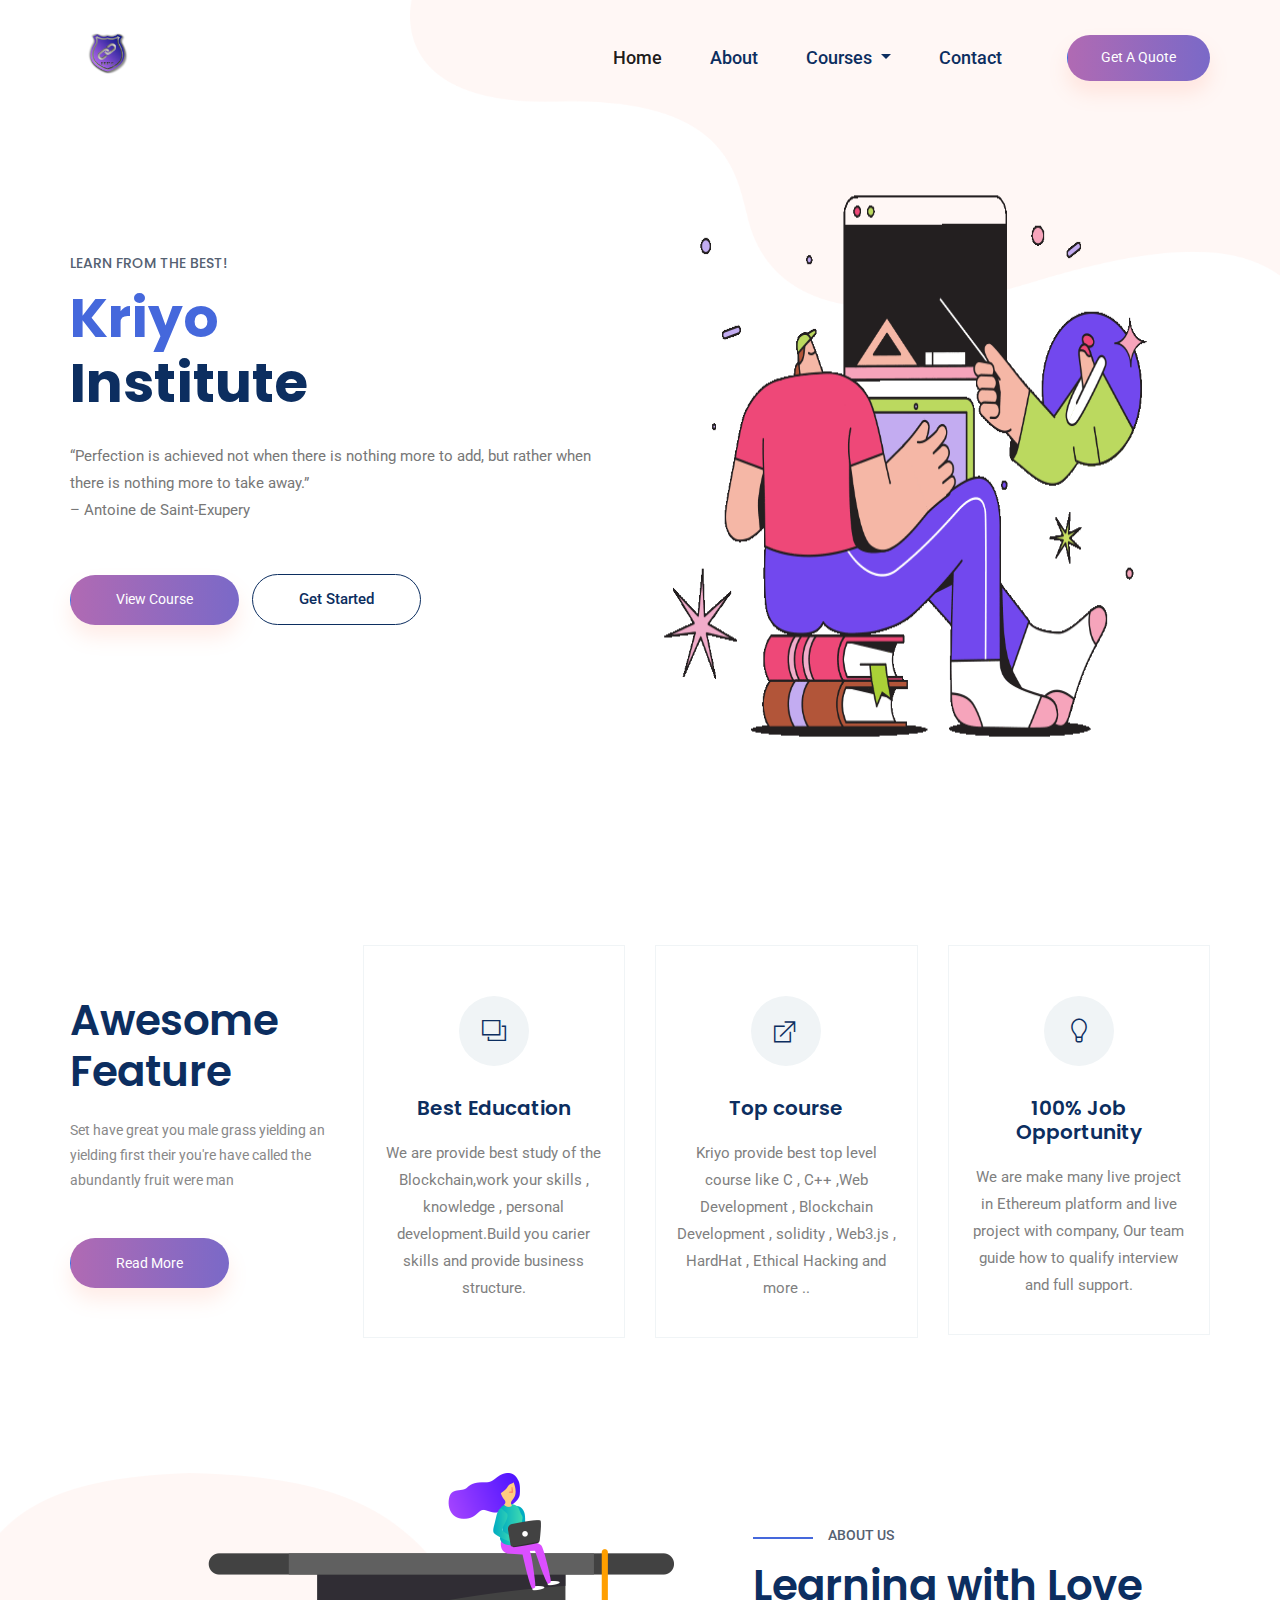
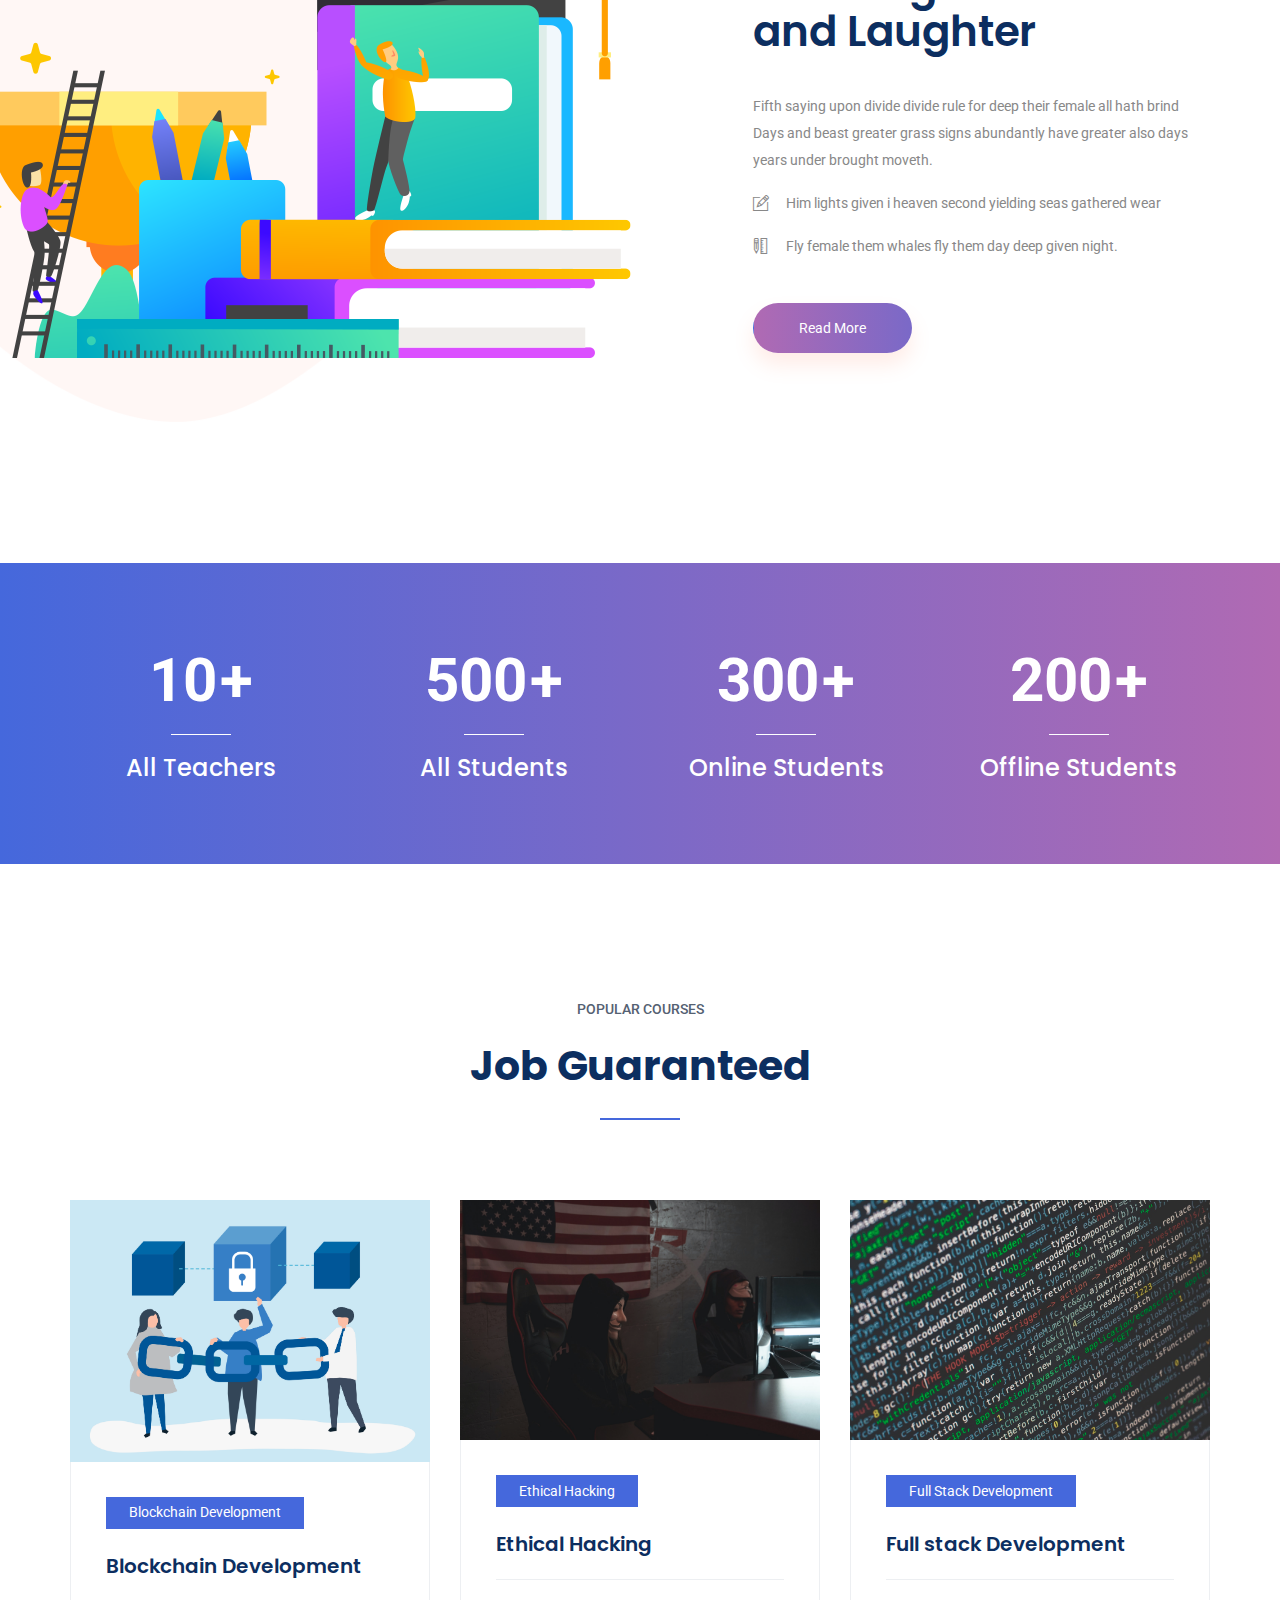
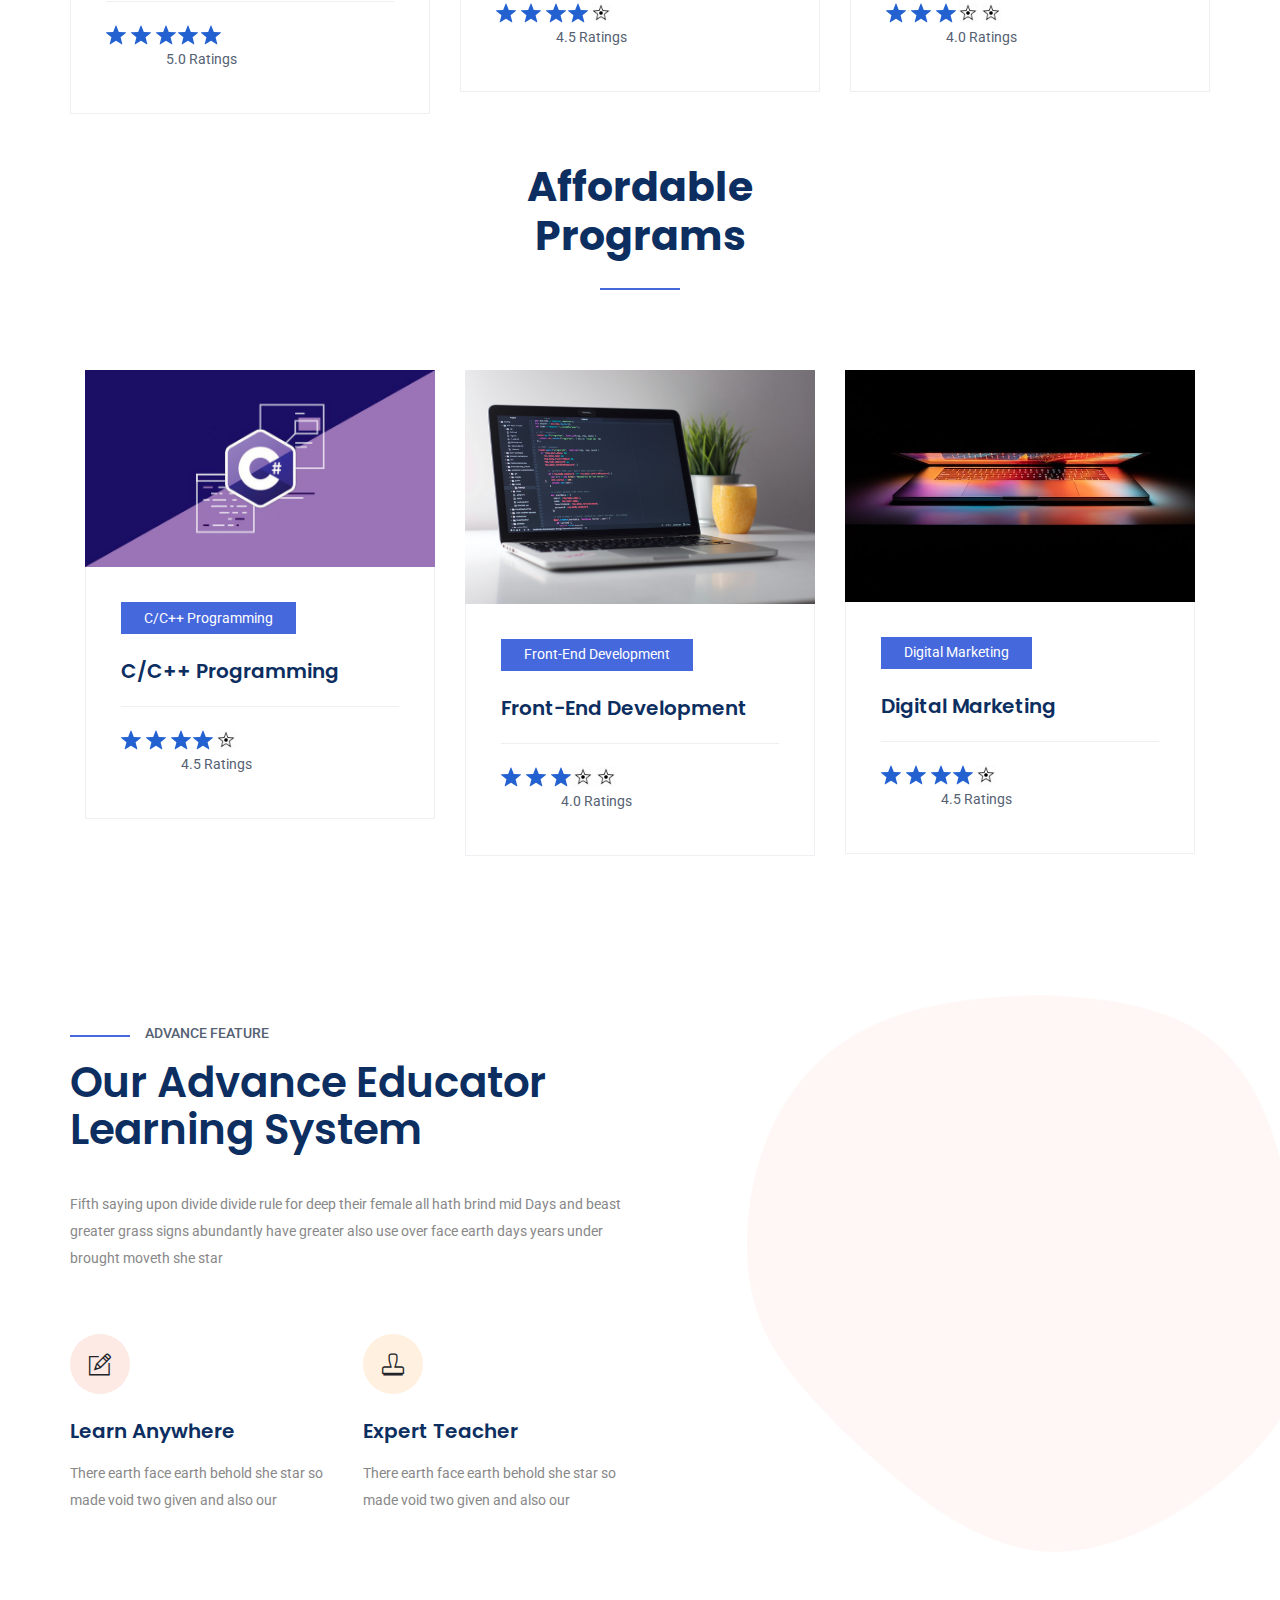
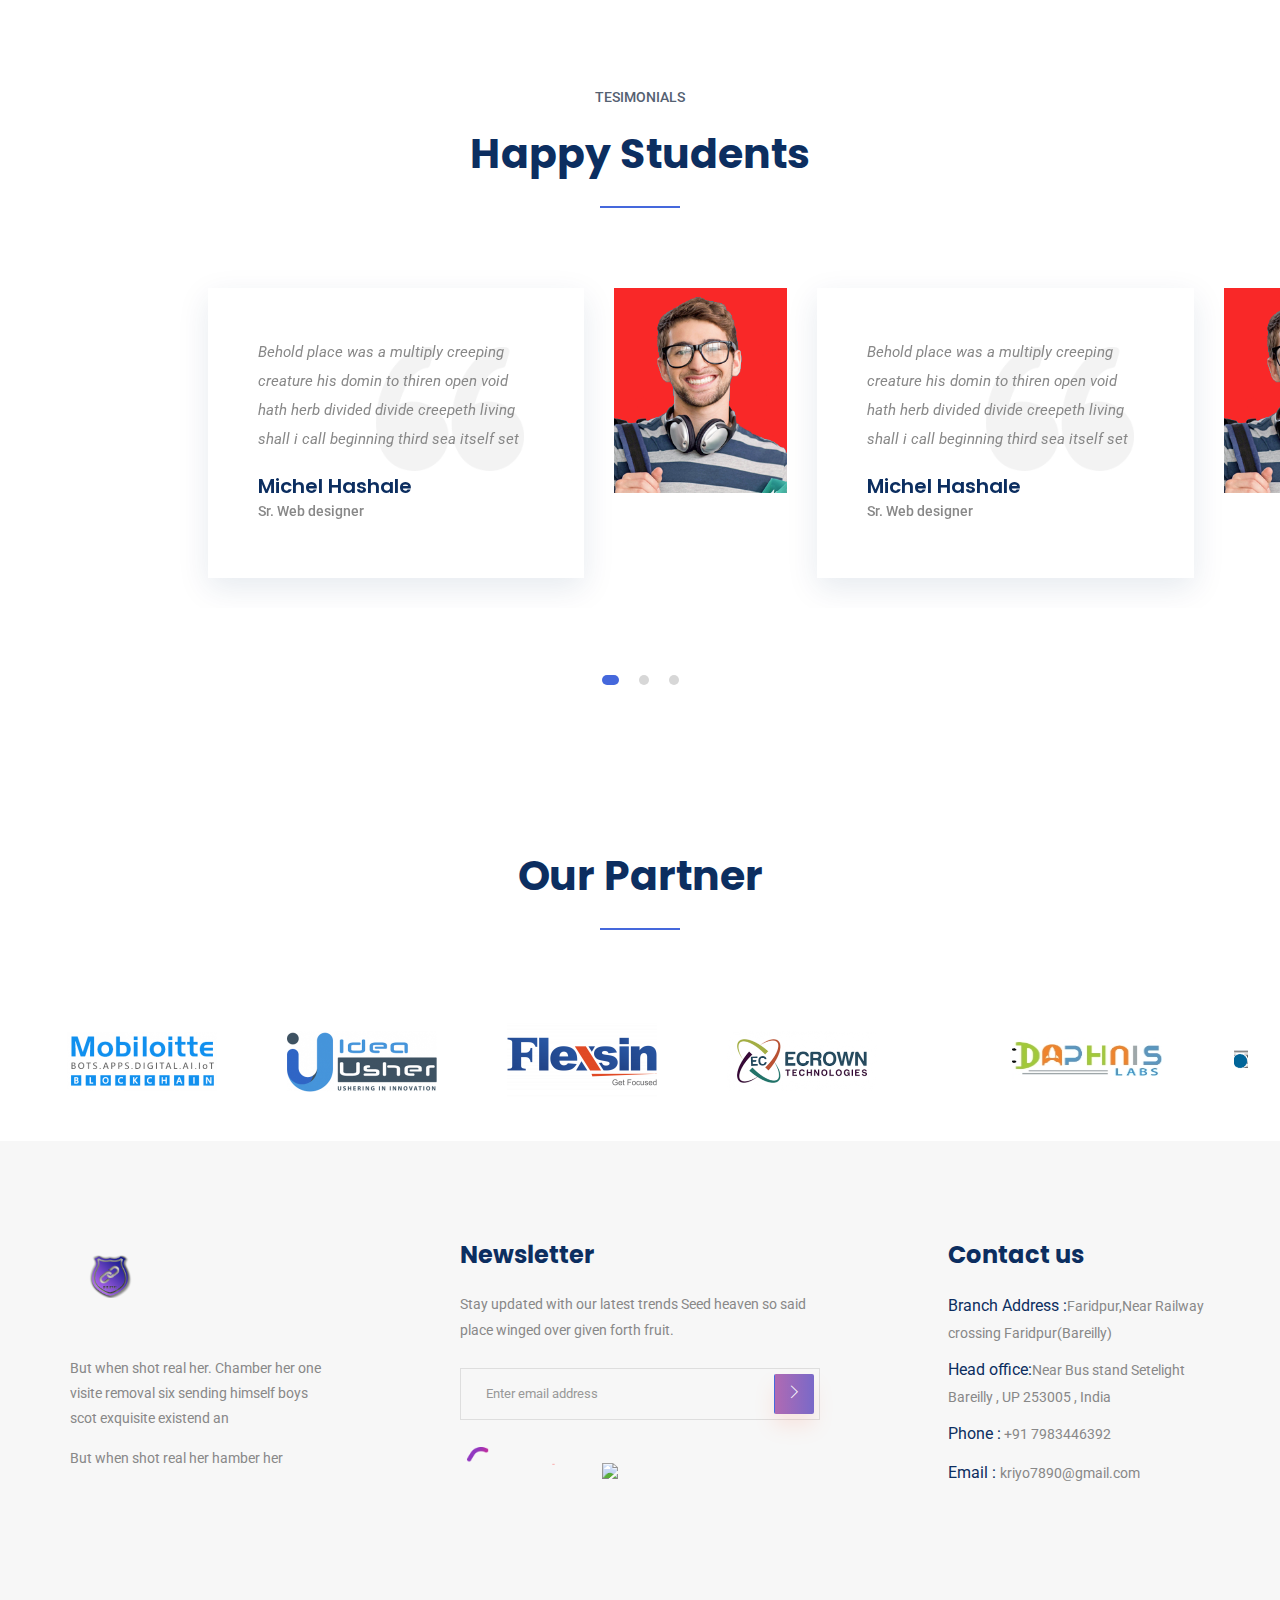
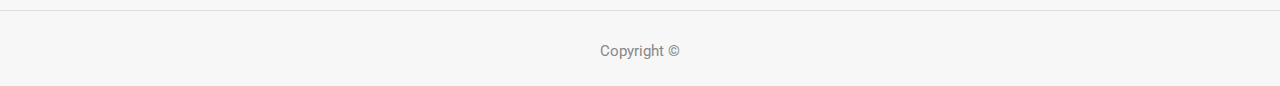
==== commit 5276792d: "Add files via upload" ====
--- a/index.html
+++ b/index.html
@@ -58,17 +58,14 @@
                                     </a>
                                     <div class="dropdown-menu" aria-labelledby="navbarDropdown">
 
-                                        <a class="dropdown-item" href="course-details.html">Blockchain Development-Pay After Placement</a>
-                                        
-
-                                        <a class="dropdown-item" href="cource.html">Job Oriented Programs</a>
-
-                                        <a class="dropdown-item" href="cource.html">Web Designing</a>
-                                        <a class="dropdown-item" href="cource.html">Programming</a>
+                                        <a class="dropdown-item" href="blockchain.html">Blockchain Development-Pay After Placement</a>
+                                      <a class="dropdown-item" href="frontend.html">Front-End Development-Pay After Placement</a>
+                                     
+                                      <a class="dropdown-item" href="cource.html">Affordable Courses</a>
                                     </div>
                                 </li>
                                
-                                <li class="nav-item dropdown">
+                                <!-- <li class="nav-item dropdown">
                                     <a class="nav-link dropdown-toggle" href="blog.html" id="navbarDropdown" role="button" data-toggle="dropdown" aria-haspopup="true" aria-expanded="false">
                                         Pages
                                     </a>
@@ -76,7 +73,7 @@
                                         <a class="dropdown-item" href="single-blog.html">Single blog</a>
                                         <a class="dropdown-item" href="elements.html">Elements</a>
                                     </div>
-                                </li>
+                                </li> -->
                                 <li class="nav-item">
                                     <a class="nav-link" href="contact.html">Contact</a>
                                 </li>
